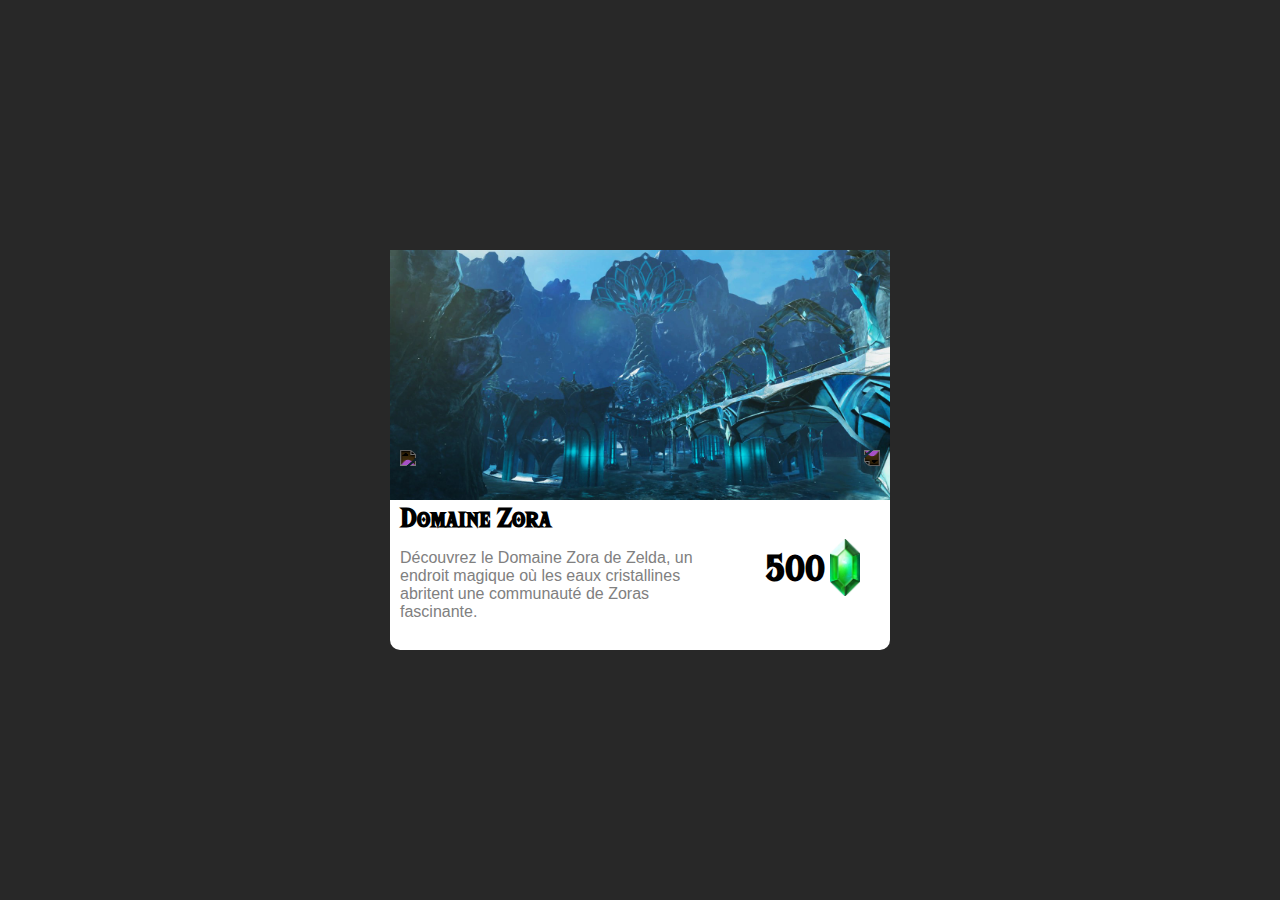
==== Slider/index.html @ b64d8619 "Test Slider" ====
<!DOCTYPE html>
<html>
  <head>
    <meta charset="UTF-8">
    <title>The Legend of Zelda Travel Reservations</title>
    <link rel="stylesheet" type="text/css" href="style.css">
  </head>
  <body>

    <div class="container">
      <img class="left" src="https://upload.wikimedia.org/wikipedia/commons/thumb/d/d9/Feather-arrows-arrow-left.svg/2048px-Feather-arrows-arrow-left.svg.png">
      <img class="right" src="https://upload.wikimedia.org/wikipedia/commons/thumb/d/d9/Feather-arrows-arrow-left.svg/2048px-Feather-arrows-arrow-left.svg.png">
        <div class="js-slider">
          <div class="js-boxes">
            <div class="box">
              <img src="img/hyrule-field.jpg">
              <h2> Plaine d'Hyrule</h2>
              <p>Avec ses vastes prairies verdoyantes et ses collines pittoresques, la Plaine d'Hyrule est un lieu idéal pour les amoureux de la nature et les explorateurs.</p>
              <h1 class="Prix">300</h1>
              <img class="Rubis" src="img/Rubis.png">
            </div>
            <div class="box">
              <img src="img/zora-domain.jpg">
              <h2> Domaine Zora </h2>
              <p>Découvrez le Domaine Zora de Zelda, un endroit magique où les eaux cristallines abritent une communauté de Zoras fascinante.</p>
              <h1 class="Prix">500</h1>
              <img class="Rubis" src="img/Rubis.png">
            </div>
            <div class="box">
              <img src="img/goron-city.jpg">
              <h2> Village Goron </h2>
              <p>Niché sur la Montagne de la Mort, le village Goron est une expérience atypique tant dans ses habitants exotiques que dans ses activités passionantes.</p>
              <h1 class="Prix">200</h1>
              <img class="Rubis" src="img/Rubis.png">
            </div>
            <div class="box">
              <img src="img/hyrule-field.jpg">
              <h2> Plaine d'Hyrule</h2>
              <p>Avec ses vastes prairies verdoyantes et ses collines pittoresques,la Plaine d'Hyrule est un lieu idéal pour les amoureux de la nature et les explorateurs.</p>
              <h1 class="Prix">300</h1>
              <img class="Rubis" src="img/Rubis.png">
            </div>
            <div class="box">
              <img src="img/zora-domain.jpg">
              <h2> Domaine Zora </h2>
              <p>Découvrez le Domaine Zora de Zelda, un endroit magique où les eaux cristallines abritent une communauté de Zoras fascinante.</p>
              <h1 class="Prix">500</h1>
              <img class="Rubis" src="img/Rubis.png">
            </div>
          </div>
        </div>
    </div>
  </body>
  <script src="script.js"></script>
</html>
---- Slider/style.css ----
@font-face {
  font-family: Hylia;
  src: url(Fonts/hyliaserifbeta-regular-webfont.woff2);
}

body {
  background-color: rgb(40, 40, 40);
}

.container {
  margin: 0;
  position: absolute;
  top: 50%;
  left: 50%;
  transform: translate(-50%, -50%);
}

.js-slider {
  position: relative;
  width: 500px;
  overflow: hidden;
}

.js-boxes {
  position: relative;
  display: flex;
  flex-wrap: nowrap;
  transition: all 0.5s;
}

.box {
  border-radius: 10px;
  height: 400px;
  background-color: white;
}

.box img:not(.Rubis) {
  width: 500px;
  height: 250px;
  margin: 0;
  flex-shrink: 0;
}

.box h2 {
  margin: 0;
  margin-left: 10px;
  font-family: Hylia;
}

.box p {
  margin-left: 10px;
  font-family: Arial, Helvetica, sans-serif;
  width: 60%;
  color: gray;
}

.Prix {
  position: relative;
  top: -23%;
  left: 75%;
  font-family: Hylia;
}

.Rubis {
  position: relative;
  top: -41%;
  left: 88%;
  max-width: 30px;
}

.left {
  width: 32px;
  position: absolute;
  top: 50%;
  left: 2%;
  z-index: 2;
  filter: invert();
}

.right {
  width: 32px;
  position: absolute;
  top: 50%;
  right: 2%;
  z-index: 2;
  transform: rotate(180deg);
  filter: invert();
}
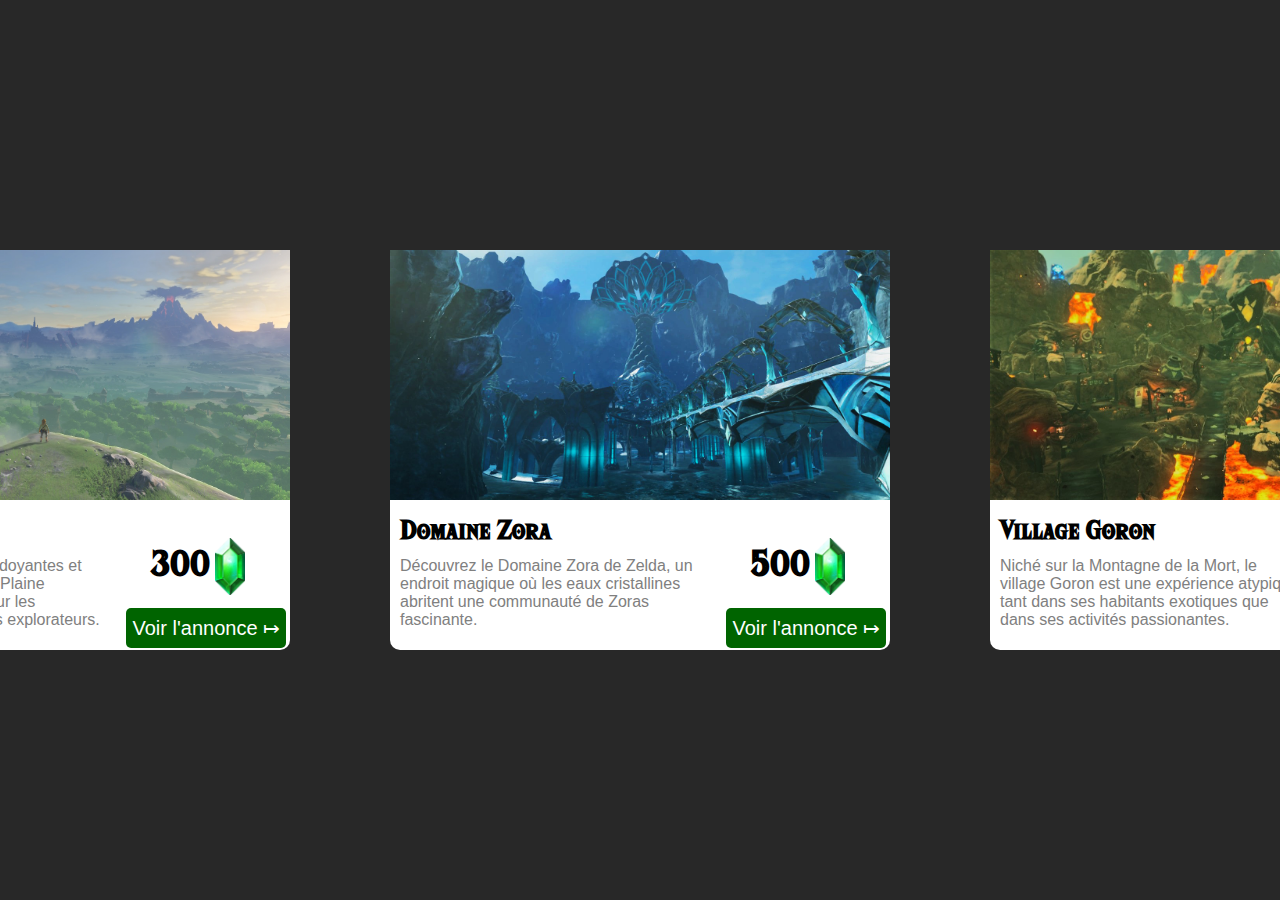
==== commit 19fd766f: "Improved the Slider" ====
--- a/Slider/index.html
+++ b/Slider/index.html
@@ -14,38 +14,53 @@
           <div class="js-boxes">
             <div class="box">
               <img src="img/hyrule-field.jpg">
+              <h1 class="Prix">300</h1>
+              <img class="Rubis" src="img/Rubis.png">
+              <button class="Bouton"> Voir l'annonce ↦ </button>
               <h2> Plaine d'Hyrule</h2>
               <p>Avec ses vastes prairies verdoyantes et ses collines pittoresques, la Plaine d'Hyrule est un lieu idéal pour les amoureux de la nature et les explorateurs.</p>
-              <h1 class="Prix">300</h1>
-              <img class="Rubis" src="img/Rubis.png">
             </div>
             <div class="box">
               <img src="img/zora-domain.jpg">
+              <h1 class="Prix">500</h1>
+              <img class="Rubis" src="img/Rubis.png">
+              <button class="Bouton"> Voir l'annonce ↦ </button>
               <h2> Domaine Zora </h2>
               <p>Découvrez le Domaine Zora de Zelda, un endroit magique où les eaux cristallines abritent une communauté de Zoras fascinante.</p>
-              <h1 class="Prix">500</h1>
-              <img class="Rubis" src="img/Rubis.png">
+
             </div>
             <div class="box">
               <img src="img/goron-city.jpg">
+              <h1 class="Prix">200</h1>
+              <img class="Rubis" src="img/Rubis.png">
+              <button class="Bouton"> Voir l'annonce ↦ </button>
               <h2> Village Goron </h2>
               <p>Niché sur la Montagne de la Mort, le village Goron est une expérience atypique tant dans ses habitants exotiques que dans ses activités passionantes.</p>
+
+            </div>
+            <div class="box">
+              <img src="img/Cocorico.jpg">
               <h1 class="Prix">200</h1>
               <img class="Rubis" src="img/Rubis.png">
+              <button class="Bouton"> Voir l'annonce ↦ </button>
+              <h2> Village Cocorico </h2>
+                <p>Avec ses rues pavées, ses maisons en pierre et sa fontaine célèbre, le Village Cocorico est une destination incontournable pour les amateurs d'histoire et de culture. </p>
             </div>
             <div class="box">
-              <img src="img/hyrule-field.jpg">
-              <h2> Plaine d'Hyrule</h2>
-              <p>Avec ses vastes prairies verdoyantes et ses collines pittoresques,la Plaine d'Hyrule est un lieu idéal pour les amoureux de la nature et les explorateurs.</p>
-              <h1 class="Prix">300</h1>
+              <img src="img/Ecaraille.jpg.png">
+              <h1 class="Prix">200</h1>
               <img class="Rubis" src="img/Rubis.png">
+              <button class="Bouton"> Voir l'annonce ↦ </button>
+              <h2> Village d'Ecaraille </h2>
+              <p>Avec ses eaux cristallines, ses palmiers luxuriants et ses couchers de soleil époustouflants, Ecaraille est la destination idéale pour ceux qui cherchent une escapade insulaire.</p>
             </div>
             <div class="box">
-              <img src="img/zora-domain.jpg">
-              <h2> Domaine Zora </h2>
-              <p>Découvrez le Domaine Zora de Zelda, un endroit magique où les eaux cristallines abritent une communauté de Zoras fascinante.</p>
-              <h1 class="Prix">500</h1>
+              <img src="img/Elimith.png">
+              <h1 class="Prix">200</h1>
               <img class="Rubis" src="img/Rubis.png">
+              <button class="Bouton"> Voir l'annonce ↦ </button>
+              <h2> Village d'Elimith </h2>
+              <p> Entouré d'une nature verdoyante et préservée, ce village Hylien traditionnel offre une expérience unique aux aventuriers en quête de détente et de ressourcement.</p>
             </div>
           </div>
         </div>
--- a/Slider/style.css
+++ b/Slider/style.css
@@ -17,7 +17,7 @@
 
 .js-slider {
   position: relative;
-  width: 500px;
+  width: 1700px;
   overflow: hidden;
 }
 
@@ -32,6 +32,7 @@
   border-radius: 10px;
   height: 400px;
   background-color: white;
+  margin-right: 100px;
 }
 
 .box img:not(.Rubis) {
@@ -42,12 +43,16 @@
 }
 
 .box h2 {
+  position: relative;
+  top: -35%;
   margin: 0;
   margin-left: 10px;
   font-family: Hylia;
 }
 
 .box p {
+  position: relative;
+  top: -36%;
   margin-left: 10px;
   font-family: Arial, Helvetica, sans-serif;
   width: 60%;
@@ -56,16 +61,29 @@
 
 .Prix {
   position: relative;
-  top: -23%;
-  left: 75%;
+  top: 5%;
+  left: 72%;
   font-family: Hylia;
 }
 
 .Rubis {
   position: relative;
-  top: -41%;
-  left: 88%;
-  max-width: 30px;
+  top: -12%;
+  left: 85%;
+    max-width: 30px;
+}
+
+.Bouton {
+  position: relative;
+  top: -2%;
+  left: 60.5%;
+  background-color: darkgreen;
+  color: white;
+  font-size: 1.25rem ;
+  cursor: pointer;
+  height: 40px;
+  border-radius: 5px;
+  border: none;
 }
 
 .left {
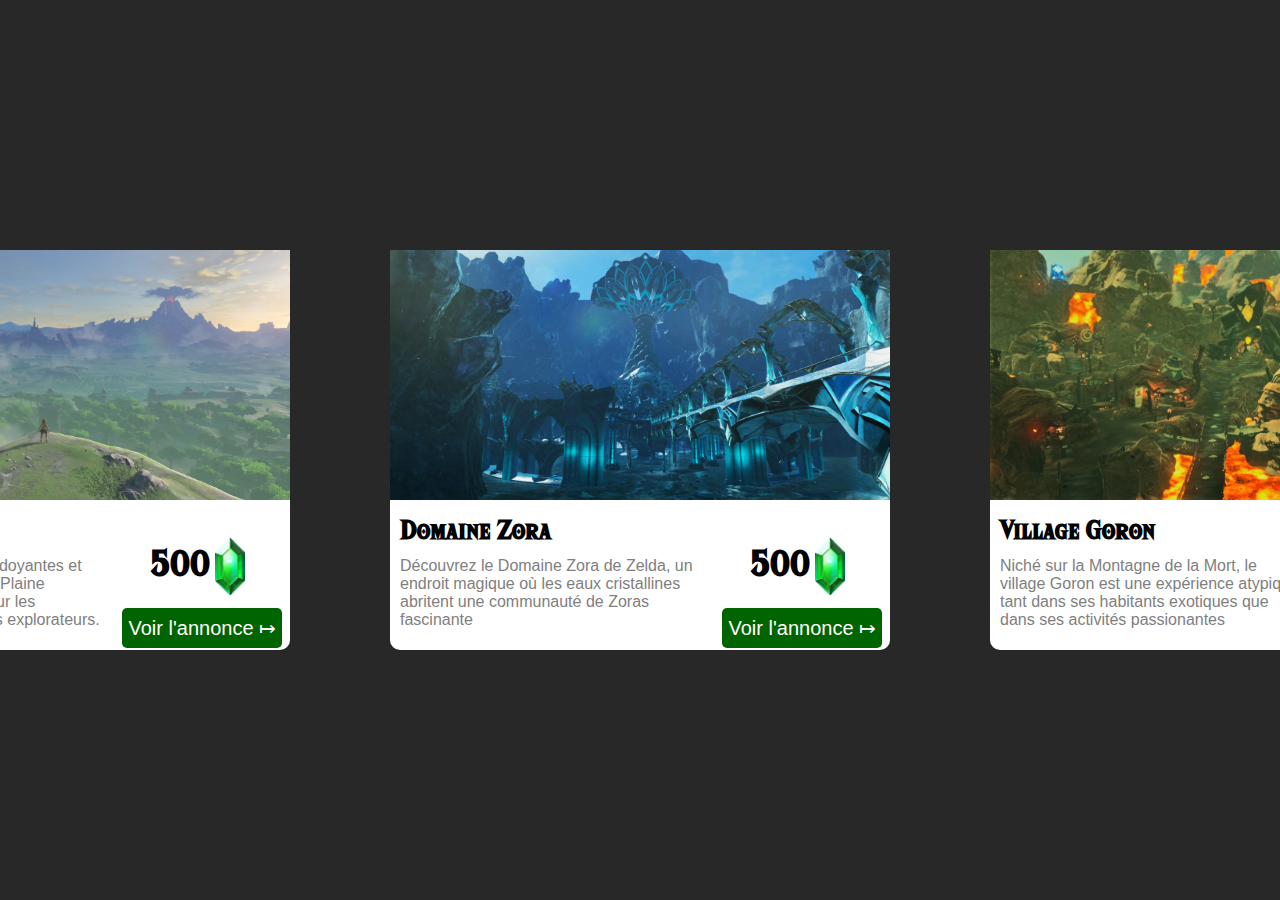
==== commit afbd4e2c: "Created JSON base" ====
--- a/Slider/index.html
+++ b/Slider/index.html
@@ -12,56 +12,6 @@
       <img class="right" src="https://upload.wikimedia.org/wikipedia/commons/thumb/d/d9/Feather-arrows-arrow-left.svg/2048px-Feather-arrows-arrow-left.svg.png">
         <div class="js-slider">
           <div class="js-boxes">
-            <div class="box">
-              <img src="img/hyrule-field.jpg">
-              <h1 class="Prix">300</h1>
-              <img class="Rubis" src="img/Rubis.png">
-              <button class="Bouton"> Voir l'annonce ↦ </button>
-              <h2> Plaine d'Hyrule</h2>
-              <p>Avec ses vastes prairies verdoyantes et ses collines pittoresques, la Plaine d'Hyrule est un lieu idéal pour les amoureux de la nature et les explorateurs.</p>
-            </div>
-            <div class="box">
-              <img src="img/zora-domain.jpg">
-              <h1 class="Prix">500</h1>
-              <img class="Rubis" src="img/Rubis.png">
-              <button class="Bouton"> Voir l'annonce ↦ </button>
-              <h2> Domaine Zora </h2>
-              <p>Découvrez le Domaine Zora de Zelda, un endroit magique où les eaux cristallines abritent une communauté de Zoras fascinante.</p>
-
-            </div>
-            <div class="box">
-              <img src="img/goron-city.jpg">
-              <h1 class="Prix">200</h1>
-              <img class="Rubis" src="img/Rubis.png">
-              <button class="Bouton"> Voir l'annonce ↦ </button>
-              <h2> Village Goron </h2>
-              <p>Niché sur la Montagne de la Mort, le village Goron est une expérience atypique tant dans ses habitants exotiques que dans ses activités passionantes.</p>
-
-            </div>
-            <div class="box">
-              <img src="img/Cocorico.jpg">
-              <h1 class="Prix">200</h1>
-              <img class="Rubis" src="img/Rubis.png">
-              <button class="Bouton"> Voir l'annonce ↦ </button>
-              <h2> Village Cocorico </h2>
-                <p>Avec ses rues pavées, ses maisons en pierre et sa fontaine célèbre, le Village Cocorico est une destination incontournable pour les amateurs d'histoire et de culture. </p>
-            </div>
-            <div class="box">
-              <img src="img/Ecaraille.jpg.png">
-              <h1 class="Prix">200</h1>
-              <img class="Rubis" src="img/Rubis.png">
-              <button class="Bouton"> Voir l'annonce ↦ </button>
-              <h2> Village d'Ecaraille </h2>
-              <p>Avec ses eaux cristallines, ses palmiers luxuriants et ses couchers de soleil époustouflants, Ecaraille est la destination idéale pour ceux qui cherchent une escapade insulaire.</p>
-            </div>
-            <div class="box">
-              <img src="img/Elimith.png">
-              <h1 class="Prix">200</h1>
-              <img class="Rubis" src="img/Rubis.png">
-              <button class="Bouton"> Voir l'annonce ↦ </button>
-              <h2> Village d'Elimith </h2>
-              <p> Entouré d'une nature verdoyante et préservée, ce village Hylien traditionnel offre une expérience unique aux aventuriers en quête de détente et de ressourcement.</p>
-            </div>
           </div>
         </div>
     </div>
